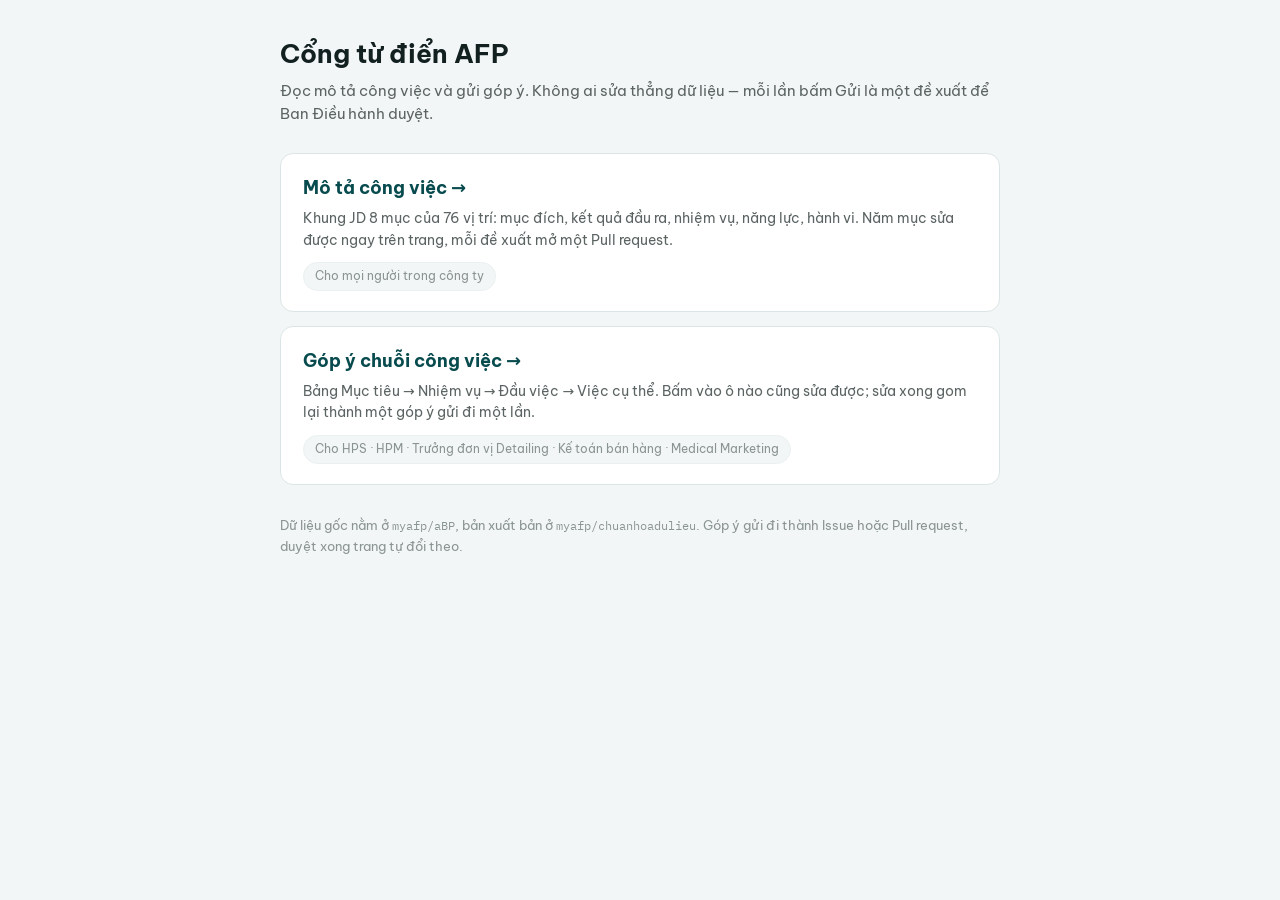
==== index.html @ 6c6887c8 "Đồng bộ từ aBP@e2e70d1" ====
<!DOCTYPE html>
<html lang="vi">
<head>
<meta charset="UTF-8">
<meta name="viewport" content="width=device-width, initial-scale=1">
<title>AFP · Cổng từ điển</title>
<link rel="preconnect" href="https://fonts.googleapis.com">
<link rel="preconnect" href="https://fonts.gstatic.com" crossorigin>
<link rel="stylesheet" href="https://fonts.googleapis.com/css2?family=Be+Vietnam+Pro:wght@400;500;600;700&family=IBM+Plex+Mono:wght@400;500&display=swap">
<link rel="stylesheet" href="chung.css">
<style>
/* Chỉ trang cổng dùng mấy luật này, không nhét vào chung.css cho hai trang kia
   phải tải theo. */
.cong{max-width:760px;margin:0 auto;padding:38px 20px 60px}
.cong h1{font-size:26px;line-height:1.25;margin-bottom:8px}
.cong .dan{color:var(--mut);font-size:15px;margin-bottom:28px}
.loi-vao{display:grid;gap:14px}
.the-vao{display:block;background:var(--trang);border:1px solid var(--line);border-radius:13px;
  padding:20px 22px;text-decoration:none;color:inherit}
.the-vao:hover{border-color:var(--acc);box-shadow:0 4px 16px rgba(19,32,32,.07)}
.the-vao h2{font-size:18px;margin-bottom:6px;color:var(--acc2)}
.the-vao p{font-size:14px;color:var(--mut);line-height:1.55}
.the-vao .ai{display:inline-block;margin-top:11px;font-size:12px;color:var(--nhat);
  background:var(--bg);border:1px solid var(--line-mo);border-radius:20px;padding:4px 11px}
.cong .chan-cong{margin-top:30px;font-size:13px;color:var(--nhat);line-height:1.6}
.cong .chan-cong code{font-family:var(--mono);font-size:12px}
@media (max-width:760px){
  .cong{padding:24px 14px 48px}
  .cong h1{font-size:22px}
  .the-vao{padding:17px 16px}
}
</style>
</head>
<body>

<div class="cong">
  <h1>Cổng từ điển AFP</h1>
  <p class="dan">Đọc mô tả công việc và gửi góp ý. Không ai sửa thẳng dữ liệu — mỗi lần
     bấm Gửi là một đề xuất để Ban Điều hành duyệt.</p>

  <div class="loi-vao">
    <a class="the-vao" href="mo-ta-cong-viec.html">
      <h2>Mô tả công việc →</h2>
      <p>Khung JD 8 mục của 76 vị trí: mục đích, kết quả đầu ra, nhiệm vụ, năng lực,
         hành vi. Năm mục sửa được ngay trên trang, mỗi đề xuất mở một Pull request.</p>
      <span class="ai">Cho mọi người trong công ty</span>
    </a>

    <a class="the-vao" href="chuoi-cong-viec.html">
      <h2>Góp ý chuỗi công việc →</h2>
      <p>Bảng Mục tiêu → Nhiệm vụ → Đầu việc → Việc cụ thể. Bấm vào ô nào cũng sửa
         được; sửa xong gom lại thành một góp ý gửi đi một lần.</p>
      <span class="ai">Cho HPS · HPM · Trưởng đơn vị Detailing · Kế toán bán hàng · Medical Marketing</span>
    </a>
  </div>

  <p class="chan-cong">
    Dữ liệu gốc nằm ở <code>myafp/aBP</code>, bản xuất bản ở <code>myafp/chuanhoadulieu</code>.
    Góp ý gửi đi thành Issue hoặc Pull request, duyệt xong trang tự đổi theo.
  </p>
</div>

</body>
</html>
---- chung.css ----
/* Giao diện dùng chung cho index.html (mô tả công việc) và chuoi.html (chuỗi
   công việc). Để nguyên một khối, không cắt đôi theo trang: cắt ra thì mỗi lần
   đổi một biến màu lại phải nhớ sửa hai chỗ, mà quên một chỗ là hai trang lệch
   nhau. Vài chục dòng thừa cho mỗi trang rẻ hơn cái lỗi đó nhiều. */

:root{
  --acc:#0d6568; --acc2:#084b4e; --acc-nhat:#e1f0ef;
  --line:#dce5e5; --line-mo:#eaf0f0;
  --ink:#132020; --mut:#5b6463; --nhat:#8a9493;
  --bg:#f3f6f6; --trang:#fff;
  --cho:#8a6d1f; --cho-nen:#faf0da;
  --du:#1f6b45; --du-nen:#e4f3ea;
  --na:#7a8382; --na-nen:#eef1f1;
  /* Đỏ = đã sửa, chưa gửi đi. Một bộ màu cho ô, cho thanh gom, cho ô email
     báo lỗi — ba chỗ cùng nói một chuyện thì phải cùng một màu. */
  --sua:#a3352f; --sua-nen:#fdeeed; --sua-vien:#e2bdb9;
  --ui:"Be Vietnam Pro","Segoe UI",system-ui,-apple-system,Roboto,Arial,sans-serif;
  --mono:"IBM Plex Mono",ui-monospace,Menlo,monospace;
}
*{box-sizing:border-box;margin:0;padding:0}
/* Phải đặt !important: .dai/.than/.chan đều có display riêng, đè mất `hidden`. */
[hidden]{display:none!important}
body{font:15px/1.55 var(--ui);background:var(--bg);color:var(--ink);-webkit-font-smoothing:antialiased}
:focus-visible{outline:2px solid var(--acc);outline-offset:2px;border-radius:4px}
@media (prefers-reduced-motion:reduce){*{transition:none!important}}
button{font:inherit;cursor:pointer;border-radius:8px;border:1px solid var(--line);background:var(--trang);color:var(--ink);padding:6px 12px;font-size:13px}
button:hover{background:var(--bg)}
button.pri{background:var(--acc);border-color:var(--acc);color:#fff;font-weight:600}
button.pri:hover{filter:brightness(1.08)}
button:disabled{opacity:.5;cursor:default}
a{color:var(--acc)}

/* ---------- bảng chuỗi công việc ---------- */
.dau-bang{display:flex;align-items:baseline;gap:14px;flex-wrap:wrap;margin-bottom:14px}
.dau-bang h3{font-size:17px}
.dau-bang .dem-bang{font-size:12.5px;color:var(--nhat);font-family:var(--mono)}

.hang-loc{display:flex;gap:12px;flex-wrap:wrap;margin-bottom:12px}
.o-loc{display:flex;flex-direction:column;gap:5px;min-width:0}
.o-loc>label{font-size:10.5px;letter-spacing:.08em;text-transform:uppercase;
             color:var(--nhat);font-weight:700}
.o-loc select{font:inherit;font-size:13.5px;font-weight:500;color:var(--ink);background:var(--trang);
    border:1px solid var(--line);border-radius:9px;padding:7px 30px 7px 11px;
    max-width:min(340px,42vw);appearance:none;cursor:pointer;
    background-image:url("data:image/svg+xml;utf8,<svg xmlns='http://www.w3.org/2000/svg' width='12' height='8'><path d='M1 1l5 5 5-5' fill='none' stroke='%235b6463' stroke-width='1.6'/></svg>");
    background-repeat:no-repeat;background-position:right 11px center;
    text-overflow:ellipsis}
.o-loc select:hover{border-color:var(--acc)}
.o-loc select.tat{color:var(--nhat);background-color:var(--bg)}

.khung-bang{background:var(--trang);border:1px solid var(--line);border-radius:11px;
            overflow-x:hidden;overflow-y:auto;max-height:calc(100vh - 280px)}

/* Bảng co theo bề ngang màn hình, không đặt min-width để phải cuộn ngang. Muốn
   vậy thì phải table-layout:fixed — để `auto`, trình duyệt tự nới cột theo nội
   dung dài nhất và bảng lại phình ra quá khung. Bề rộng cột khai bằng phần trăm
   ở <colgroup> bên dưới; chữ dài thì xuống dòng, quá ba dòng thì cắt như cũ. */
table.bang-chuoi{border-collapse:separate;border-spacing:0;width:100%;table-layout:fixed;
  font-size:13.5px}
table.bang-chuoi th,table.bang-chuoi td{overflow-wrap:anywhere}
table.bang-chuoi th{position:sticky;top:0;z-index:2;background:var(--bg);text-align:left;
  font-size:10.5px;letter-spacing:.08em;text-transform:uppercase;color:var(--nhat);font-weight:700;
  padding:10px 12px;border-bottom:1px solid var(--line);white-space:nowrap}
table.bang-chuoi td{padding:7px 12px;border-bottom:1px solid var(--line-mo);vertical-align:top}
table.bang-chuoi tr:last-child td{border-bottom:none}
table.bang-chuoi tbody tr:hover td{background:#fafcfc}
/* Bề rộng bảy cột, cộng lại đúng 100%. Sửa số nào thì phải bù vào số khác. */
table.bang-chuoi th:nth-child(1),table.bang-chuoi td:nth-child(1){width:12%}   /* Chức danh */
table.bang-chuoi th:nth-child(2),table.bang-chuoi td:nth-child(2){width:15%}   /* Mục tiêu */
table.bang-chuoi th:nth-child(3),table.bang-chuoi td:nth-child(3){width:19%}   /* Nhiệm vụ */
table.bang-chuoi th:nth-child(4),table.bang-chuoi td:nth-child(4){width:15%}   /* Đầu việc */
table.bang-chuoi th:nth-child(5),table.bang-chuoi td:nth-child(5){width:15%}   /* Việc cụ thể */
table.bang-chuoi th:nth-child(6),table.bang-chuoi td:nth-child(6){width:12%}   /* Đơn vị đo */
table.bang-chuoi th:nth-child(7),table.bang-chuoi td:nth-child(7){width:12%}   /* Quy trình */
table.bang-chuoi th{white-space:normal}
td.o-mt{font-weight:600}
td.o-dvi,td.o-qt{color:var(--mut);font-size:12.5px}
.trong-o{color:var(--nhat);font-size:12.5px}
.nut-gy{border-radius:7px;padding:3px 9px;font-size:12px;white-space:nowrap}

/* Ô text dài: luôn 3 dòng, không giãn theo nội dung. Bấm vào xem đủ.
   max-height phải cộng thêm padding: box-sizing là border-box nên 4.5em trơn ăn
   mất một phần dòng thứ ba, chữ bị xén ngang thân mà không có dấu "…". */
.o-dai{display:-webkit-box;-webkit-line-clamp:3;-webkit-box-orient:vertical;overflow:hidden;
       line-height:1.5;max-height:calc(4.5em + 6px);border-radius:6px;padding:3px 5px;margin:-3px -5px}
.o-dai.cat{cursor:pointer}
.o-dai.cat:hover{background:var(--acc-nhat)}

#tip{position:absolute;z-index:60;max-width:420px;background:var(--trang);
     border:1px solid var(--acc);border-radius:10px;padding:11px 13px;font-size:13.5px;
     line-height:1.55;box-shadow:0 10px 28px rgba(19,32,32,.16)}
#tip .tip-nhan,#hopO .tip-nhan{display:block;font-size:10.5px;letter-spacing:.08em;
               text-transform:uppercase;color:var(--nhat);font-weight:700;margin-bottom:5px}

/* Ô sửa được: trông vẫn là chữ thường, chỉ đổi nền khi rê chuột — viền hộp nhập
   ở mọi ô thì cả bảng thành một mớ khung, đọc không ra nội dung nữa. */
.o-sua{cursor:text}
.o-sua:hover{background:var(--acc-nhat)}
/* Đã lưu là đỏ ngay, không đợi bấm Gửi: nhìn lướt cả bảng là biết mình đã
   động vào những đâu, và biết còn thứ chưa gửi đi. */
.o-sua.da-sua{background:var(--sua-nen);box-shadow:inset 2px 0 0 var(--sua);color:var(--sua)}
.o-sua.da-sua:hover{background:#fbe3e1}

/* Cột chức danh gói ba thông tin vào một cột: mã ở trên, đơn vị · vị trí ở dưới.
   Tách thành ba cột thì bảng rộng quá, cuộn ngang mới đọc hết một dòng. */
td.o-cd{width:150px}
.cd-ten{font-family:var(--mono);font-size:12px;color:var(--acc2)}
.cd-phu{font-size:11.5px;color:var(--nhat);line-height:1.4;margin-top:2px}

/* Xoá cũng đỏ, phân biệt bằng gạch ngang và cái nhãn, không bằng màu khác. */
.o-sua.da-xoa{background:var(--sua-nen);box-shadow:inset 2px 0 0 var(--sua)}
.o-sua.da-xoa s{color:var(--nhat)}
.the-xoa{font-size:11px;color:var(--sua);font-weight:700;white-space:nowrap}

.hang-email{display:flex;flex-direction:column;gap:5px;margin-bottom:14px;max-width:420px}
.hang-email label{font-size:10.5px;letter-spacing:.08em;text-transform:uppercase;
  color:var(--nhat);font-weight:700}
.hang-email .bat-buoc{color:var(--sua);letter-spacing:0;text-transform:none;font-size:11px}
.hang-email input{font:inherit;font-size:13.5px;color:var(--ink);background:var(--trang);
  border:1px solid var(--line);border-radius:9px;padding:8px 11px}
.hang-email input:focus{outline:none;border-color:var(--acc)}
.hang-email input.loi{border-color:var(--sua-vien);background:var(--sua-nen)}
.email-nhac{font-size:11.5px;color:var(--nhat)}
.email-nhac.loi{color:var(--sua);font-weight:600}

button.nguy{border-color:var(--sua-vien);color:var(--sua)}
button.nguy:hover{background:var(--sua-nen)}

.thanh-sua{display:flex;align-items:center;gap:12px;flex-wrap:wrap;margin-bottom:12px;
  background:var(--sua-nen);border:1px solid var(--sua-vien);border-radius:10px;
  padding:9px 14px;font-size:13.5px}
.thanh-sua b{color:var(--sua)}
.thanh-sua span{color:var(--mut);font-size:12.5px}
.thanh-sua button{margin-left:0}
.thanh-sua #nGuiSua{margin-left:auto}
.thanh-sua .bao-ok{color:var(--du)}
.thanh-sua .bao-loi{color:var(--sua)}

#hopO{position:absolute;z-index:61;width:min(460px,92vw);background:var(--trang);
  border:1px solid var(--acc);border-radius:10px;padding:11px 13px;
  box-shadow:0 10px 28px rgba(19,32,32,.16)}
#hopO textarea{width:100%;font:inherit;font-size:13.5px;line-height:1.55;color:var(--ink);
  border:1px solid var(--line);border-radius:8px;padding:8px 10px;resize:vertical;min-height:84px}
#hopO textarea:focus{outline:none;border-color:var(--acc)}
.hopO-nut{display:flex;align-items:center;gap:8px;margin-top:9px}
.hopO-goi{margin-right:auto;font-size:11.5px;color:var(--nhat)}

/* ---------- thanh đầu ---------- */
.dau{background:var(--trang);border-bottom:1px solid var(--line);padding:14px 24px 0}
.dau-tren{display:flex;align-items:center;gap:14px;flex-wrap:wrap}
.ma-vt{font-family:var(--mono);font-size:13px;color:var(--acc2);background:var(--acc-nhat);
       border:1px solid #c9e0de;border-radius:7px;padding:4px 9px;white-space:nowrap}
.xo{font:inherit;font-size:15px;font-weight:600;color:var(--ink);background:var(--trang);
    border:1px solid var(--line);border-radius:9px;padding:8px 32px 8px 12px;max-width:min(560px,54vw);
    appearance:none;cursor:pointer;
    background-image:url("data:image/svg+xml;utf8,<svg xmlns='http://www.w3.org/2000/svg' width='12' height='8'><path d='M1 1l5 5 5-5' fill='none' stroke='%235b6463' stroke-width='1.6'/></svg>");
    background-repeat:no-repeat;background-position:right 12px center}
.xo:hover{border-color:var(--acc)}
.dau-nut{margin-left:auto;display:flex;align-items:center;gap:8px;flex-wrap:wrap}
.vien{display:inline-flex;align-items:center;gap:7px;font-size:12.5px;color:var(--du);
      background:var(--du-nen);border:1px solid #bfe1cf;border-radius:20px;padding:5px 12px;white-space:nowrap}
.vien::before{content:"";width:6px;height:6px;border-radius:50%;background:currentColor}

/* ---------- thanh tab ---------- */
.tabs{display:flex;gap:4px;margin-top:13px}
.tabs button{border:none;background:none;border-radius:0;border-bottom:2px solid transparent;
  padding:8px 2px;margin-right:18px;font-size:14px;font-weight:600;color:var(--mut)}
.tabs button:hover{background:none;color:var(--ink)}
.tabs button[aria-selected="true"]{color:var(--acc2);border-bottom-color:var(--acc)}

/* ---------- dải tiến độ ---------- */
.dai{display:flex;align-items:center;gap:14px;flex-wrap:wrap;padding:12px 0 13px;margin-top:12px;border-top:1px solid var(--line-mo)}
.thanh{width:118px;height:6px;border-radius:3px;background:var(--line-mo);overflow:hidden;flex:none}
.thanh i{display:block;height:100%;background:var(--acc);width:0;transition:width .3s}
.dai .chu{font-size:13.5px}
.dai .chu b{font-weight:700}
.cho-bs{margin-left:auto;display:flex;align-items:center;gap:8px;flex-wrap:wrap;font-size:12.5px;color:var(--mut)}
.the-cho{background:var(--cho-nen);border:1px solid #e6d59b;color:var(--cho);border-radius:20px;
         padding:4px 11px;font-size:12.5px;font-weight:600;cursor:pointer}

/* ---------- khung hai cột ---------- */
.than{display:grid;grid-template-columns:246px minmax(0,1fr);gap:0;align-items:start}
/* minmax(0,…) chứ không phải 1fr: 1fr tính theo bề rộng nội dung,
   nên dải cuộn ngang bên trong sẽ đẩy phình cả trang. */
@media (max-width:900px){.than{grid-template-columns:minmax(0,1fr)}}

.ray{padding:20px 18px 40px;border-right:1px solid var(--line);position:sticky;top:0}
@media (max-width:900px){.ray{position:static;border-right:none;border-bottom:1px solid var(--line)}}
.ray h2{font-size:11px;letter-spacing:.09em;text-transform:uppercase;color:var(--nhat);font-weight:700;margin-bottom:10px}
.muc-ds{list-style:none;display:flex;flex-direction:column;gap:1px;margin-bottom:24px}
.muc-ds button{display:grid;grid-template-columns:16px 1fr auto;gap:9px;align-items:center;width:100%;
  text-align:left;border:none;background:none;padding:7px 8px;border-radius:8px;font-size:13.5px}
.muc-ds button:hover{background:var(--trang)}
.muc-ds .so{color:var(--nhat);font-family:var(--mono);font-size:12px}
.nhan{font-size:11.5px;font-weight:600;border-radius:20px;padding:2px 8px;white-space:nowrap}
.nhan.ok{color:var(--du)}
.nhan.gap{background:var(--cho-nen);border:1px solid #e6d59b;color:var(--cho)}
.nhan.na{color:var(--na)}
.hop-ray{background:var(--trang);border:1px solid var(--line);border-radius:11px;padding:13px 14px;margin-bottom:14px}
.hop-ray h2{margin-bottom:9px}
.hang-ray{display:flex;justify-content:space-between;align-items:center;gap:10px;font-size:13px;padding:3px 0}
.hang-ray span:first-child{color:var(--mut)}
.td-ma{font-family:var(--mono);font-size:11.5px;color:var(--acc2);background:var(--acc-nhat);border-radius:5px;padding:2px 6px}

/* ---------- mục nội dung ---------- */
.noi{padding:22px 26px 90px;max-width:980px}
/* Trang chuỗi dùng chung lớp .noi với trang JD, nhưng hai thứ cần bề ngang khác
   nhau: JD là văn bản để đọc, dòng dài quá 980px là mỏi mắt; còn bảng chuỗi bảy
   cột thì càng rộng càng ít phải xuống dòng. Vẫn đặt trần, kẻo màn siêu rộng thì
   một dòng kéo ngang cả mét, đọc xong đầu dòng đã quên cuối dòng. */
#eChuoi{max-width:1600px}
.muc{margin-bottom:30px;scroll-margin-top:20px}
.muc-dau{display:flex;align-items:center;gap:11px;flex-wrap:wrap;margin-bottom:11px}
.stt{width:23px;height:23px;border-radius:6px;background:var(--acc2);color:#fff;font-size:12.5px;
     font-weight:700;display:grid;place-items:center;flex:none}
.muc-dau h3{font-size:14px;font-weight:700;letter-spacing:.05em;text-transform:uppercase}
.nguon{font-family:var(--mono);font-size:11.5px;color:var(--mut);background:var(--bg);
       border:1px solid var(--line-mo);border-radius:6px;padding:2px 8px}
.sua{margin-left:auto;font-size:12.5px;color:var(--acc);background:none;border:none;padding:4px 6px}
.sua:hover{background:var(--acc-nhat)}

.van{background:var(--trang);border:1px solid var(--line);border-radius:11px;padding:15px 17px;font-size:15px;line-height:1.65}
.cut{color:var(--cho);font-size:13px;margin-top:9px;display:block}

.ba-o{display:grid;grid-template-columns:repeat(auto-fit,minmax(215px,1fr));gap:12px}
.o-org{background:var(--trang);border:1px solid var(--line);border-radius:11px;padding:13px 15px}
.o-org h4{font-size:10.5px;letter-spacing:.09em;text-transform:uppercase;color:var(--nhat);font-weight:700;margin-bottom:8px}
.o-org p{font-size:14px;margin-bottom:5px}
.the-cap{font-size:11px;font-weight:600;border-radius:5px;padding:2px 7px;background:var(--acc-nhat);color:var(--acc2);margin-right:6px}

.bang{width:100%;background:var(--trang);border:1px solid var(--line);border-radius:11px;border-collapse:separate;border-spacing:0;overflow:hidden;font-size:14px}
.bang th{text-align:left;font-size:10.5px;letter-spacing:.08em;text-transform:uppercase;color:var(--nhat);
         font-weight:700;padding:10px 14px;border-bottom:1px solid var(--line)}
.bang td{padding:11px 14px;border-bottom:1px solid var(--line-mo);vertical-align:top}
.bang tr:last-child td{border-bottom:none}
.bang td.n{color:var(--nhat);font-family:var(--mono);font-size:12px;width:34px}
.bang td.ma{font-family:var(--mono);font-size:12px;color:var(--mut);white-space:nowrap}
.dan{font-size:14px;color:var(--mut);margin-bottom:11px}
.dan b{color:var(--ink)}

.chips{display:flex;flex-wrap:wrap;gap:7px}
.chip{background:var(--trang);border:1px solid var(--line);border-radius:8px;padding:6px 11px;font-size:13px}
.chip .id{font-family:var(--mono);font-size:11.5px;color:var(--acc2);margin-right:7px}
.chip.mo{border-style:dashed;color:var(--cho)}

.trong{background:var(--cho-nen);border:1px solid #e6d59b;border-radius:11px;padding:14px 16px;font-size:14px;color:#6b5518}
.trong b{color:var(--cho)}

.hv{background:var(--trang);border:1px solid var(--line);border-radius:11px;overflow:hidden}
.hv details{border-bottom:1px solid var(--line-mo)}
.hv details:last-child{border-bottom:none}
.hv summary{padding:10px 14px;cursor:pointer;font-size:14px;display:flex;gap:10px;align-items:center;list-style:none}
.hv summary::-webkit-details-marker{display:none}
.hv summary:hover{background:var(--bg)}
.hv .gt{font-size:11px;font-weight:700;color:var(--acc2);background:var(--acc-nhat);border-radius:5px;padding:2px 7px;white-space:nowrap}
.hv .muc3{padding:2px 14px 13px;display:grid;gap:7px;font-size:13.5px;color:var(--mut)}
.hv .muc3 b{color:var(--ink);font-weight:600}

/* ---------- thanh chân ---------- */
.chan{position:sticky;bottom:0;background:var(--trang);border-top:1px solid var(--line);
      padding:11px 24px;display:flex;align-items:center;gap:11px;flex-wrap:wrap}
.chan .ghi{font-size:12.5px;color:var(--nhat);font-style:italic}
.chan .nut{margin-left:auto;display:flex;gap:8px;flex-wrap:wrap}

/* ---------- hộp sửa, nổi cạnh nút ---------- */
#hop{position:absolute;z-index:90;width:min(540px,92vw);background:var(--trang);border:1px solid var(--line);
     border-radius:13px;box-shadow:0 16px 48px rgba(10,30,30,.24);padding:17px 19px}
#hop[hidden]{display:none}
#hop h3{font-size:15px;color:var(--acc2)}
#hop .meta{font-size:12.5px;color:var(--mut);margin-bottom:11px}
#hop label{display:block;font-size:12px;font-weight:700;color:var(--mut);margin:11px 0 5px;text-transform:uppercase;letter-spacing:.04em}
#hop textarea{width:100%;font:inherit;font-size:14px;border:1px solid var(--line);border-radius:9px;padding:9px 11px;resize:vertical}
#hop .cu{background:var(--bg);border:1px solid var(--line-mo);border-radius:9px;padding:9px 11px;font-size:13.5px;
         color:var(--mut);white-space:pre-wrap;max-height:140px;overflow:auto}
#hop .hang{display:flex;gap:8px;justify-content:flex-end;margin-top:14px}
.kq{margin-top:10px;font-size:13.5px;padding:9px 11px;border-radius:9px;display:none}
.kq.ok{display:block;background:var(--du-nen);border:1px solid #bfe1cf}
.kq.no{display:block;background:#fae7e4;border:1px solid #e8bcb5}

/* ---------- điện thoại ----------
   Phần lớn người xem bằng điện thoại. Ray 8 mục chuyển thành dải cuộn ngang
   ở đầu trang; bảng cuộn ngang trong khung riêng; thanh chân bám đáy.        */
@media (max-width:760px){
  body{font-size:14.5px}
  .dau{padding:10px 14px 0}
  .dau-tren{gap:9px}
  .xo{max-width:100%;font-size:15px;padding:10px 32px 10px 12px}
  .ma-vt{display:none}   /* trùng với ô xổ, ô xổ đã mở đầu bằng mã */
  .hang-xo{padding:10px 0 0}
  /* Trang chuỗi không có ô xổ trên thanh đầu, nên mã từ điển không trùng với
     thứ gì — cho nó hiện, kẻo thanh đầu thành một vạch trắng trống trơn. */
  body.trang-chuoi .ma-vt{display:inline-flex}

  /* Thanh đầu điện thoại: .ma-vt bị ẩn nên chỉ còn thẻ trạng thái và mấy nút.
     Cho thẻ chiếm trọn một dòng, nút chia nhau dòng dưới — nhét cả ba vào một
     dòng 375px thì nhãn nút bị xén mất chữ. */
  .dau-nut{margin-left:auto;gap:6px;flex:1;min-width:0;flex-wrap:wrap}
  .dau-nut .vien{flex:1 1 100%;order:-1}
  .dau-nut button{white-space:nowrap;font-size:13px;padding:8px 10px}
  .vien{font-size:11.5px;padding:4px 10px}
  .dau-nut button{flex:1;min-width:0}
  .tabs{margin-top:9px}
  .tabs button{margin-right:14px;font-size:14.5px;padding:9px 2px}

  .dai{gap:9px;padding:10px 0}
  .thanh{width:74px}
  .dai .chu{font-size:12.5px}
  .cho-bs{margin-left:0;width:100%}

  /* Ray 8 mục: cuộn ngang thay vì cột dọc chiếm nửa màn hình */
  .ray{padding:12px 14px;border-bottom:1px solid var(--line);min-width:0}
  .muc-ds{flex-direction:row;overflow-x:auto;min-width:0;gap:6px;padding-bottom:5px;margin-bottom:14px;
          scroll-snap-type:x proximity;-webkit-overflow-scrolling:touch}
  .muc-ds li{flex:none;scroll-snap-align:start}
  .muc-ds button{width:auto;grid-template-columns:auto auto auto;gap:7px;white-space:nowrap;
                 border:1px solid var(--line);background:var(--trang);padding:7px 11px;font-size:13px}
  .hop-ray{padding:11px 12px}

  .noi{padding:16px 14px 80px;min-width:0}
  .muc{margin-bottom:24px}
  .muc-dau{gap:8px}
  .muc-dau h3{font-size:13px}
  .sua{margin-left:0;order:9;border:1px solid var(--line);border-radius:7px;padding:5px 10px}
  .van{padding:13px 14px;font-size:14.5px}

  /* Bảng rộng: cuộn ngang trong khung của nó, không đẩy cả trang */
  .bang{display:block;overflow-x:auto;white-space:nowrap}
  .bang td,.bang th{white-space:normal;min-width:110px}
  .bang td.n{min-width:0}

  .ba-o{grid-template-columns:1fr}
  .dem{margin-left:0;flex:1 1 100%}

  .chan{padding:9px 14px}
  .chan .ghi{display:none}
  .chan .nut{margin-left:0;width:100%}
  .chan .nut button{flex:1}

  #hop{width:calc(100vw - 20px);left:10px!important}
  .hv summary{flex-wrap:wrap}

  /* ---------- trang chuỗi công việc trên điện thoại ----------
     Bảng bảy cột rộng 960px trong khung 345px là phải kéo ngang 615px mới đọc
     hết một dòng — không dùng được bằng một ngón tay. Nên rã bảng thành thẻ
     dọc: mỗi nhiệm vụ một thẻ, mỗi ô một dòng nhãn–giá trị. Rã bằng CSS chứ
     không vẽ lại bằng JS, để chỉ có MỘT cây DOM, xoay ngang máy là tự thành
     bảng trở lại, không phải nạp lại trang.                                 */

  .dau-bang{margin-bottom:11px}
  .dau-bang h3{font-size:16px}

  /* Nhãn lọc dài ("Tất cả — 9 mục tiêu") bị cắt mất khi xếp hai ô một hàng */
  .hang-loc{gap:11px;margin-bottom:12px}
  .o-loc{flex:1 1 100%}
  .o-loc select{max-width:100%;width:100%;font-size:15px;padding:10px 32px 10px 12px}

  .hang-email{max-width:100%;margin-bottom:13px}
  .hang-email input{font-size:16px;padding:10px 12px}   /* dưới 16px là iOS tự phóng to trang */

  .thanh-sua{position:sticky;top:0;z-index:5;gap:8px;padding:10px 13px}
  .thanh-sua span{flex:1 1 100%;order:3}
  .thanh-sua button{flex:1;min-width:0}
  .thanh-sua #nGuiSua{margin-left:0}

  .khung-bang{max-height:none;overflow:visible;background:none;border:none;border-radius:0}
  table.bang-chuoi{display:block;min-width:0;width:100%;font-size:14px}
  table.bang-chuoi thead{display:none}          /* nhãn cột chuyển vào từng dòng */
  table.bang-chuoi tbody{display:block}

  table.bang-chuoi tr{display:block;background:var(--trang);border:1px solid var(--line);
    border-radius:11px;padding:4px 13px 9px;margin-bottom:10px}
  table.bang-chuoi tr:hover td,table.bang-chuoi tbody tr:hover td{background:none}

  table.bang-chuoi td{display:grid;grid-template-columns:88px minmax(0,1fr);gap:10px;
    align-items:start;width:auto;padding:7px 0;border-bottom:1px solid var(--line-mo)}
  table.bang-chuoi tr td:last-child{border-bottom:none}
  table.bang-chuoi td::before{content:attr(data-nhan);font-size:10px;letter-spacing:.07em;
    text-transform:uppercase;color:var(--nhat);font-weight:700;line-height:1.5;padding-top:3px}

  /* Chức danh là đầu thẻ: cho chiếm cả bề ngang, bỏ nhãn đi cho đỡ thừa */
  table.bang-chuoi td.o-cd{grid-template-columns:1fr;gap:0;padding:9px 0 8px}
  table.bang-chuoi td.o-cd::before{display:none}
  .cd-ten{font-size:13px}

  table.bang-chuoi td.o-dvi,table.bang-chuoi td.o-qt{font-size:13px}

  /* Bề rộng phần trăm chỉ có nghĩa với bảng; rã thành thẻ thì bỏ hết đi */
  table.bang-chuoi td[class]{width:auto}
  table.bang-chuoi th:nth-child(n),table.bang-chuoi td:nth-child(n){width:auto}

  /* Ô chạm được phải đủ cao cho ngón tay, kể cả ô đang trống. Padding to hơn
     bản máy tính nên trần chiều cao phải nới theo, kẻo xén mất dòng thứ ba. */
  .o-dai{min-height:22px;max-height:calc(4.5em + 10px)}
  .o-sua{padding:5px 7px;margin:-5px -7px}

  #tip{max-width:calc(100vw - 20px)}
  #hopO{width:calc(100vw - 20px)}
  #hopO textarea{font-size:16px}
  .hopO-goi{flex:1 1 100%;order:9;margin-right:0}
}

@media print{
  .dau-nut,.chan,.ray,.sua,#hop,.cho-bs,.tabs{display:none!important}
  body{background:#fff}
  .than{grid-template-columns:1fr}
  .noi{padding:0;max-width:none}
  .muc{break-inside:avoid}
}
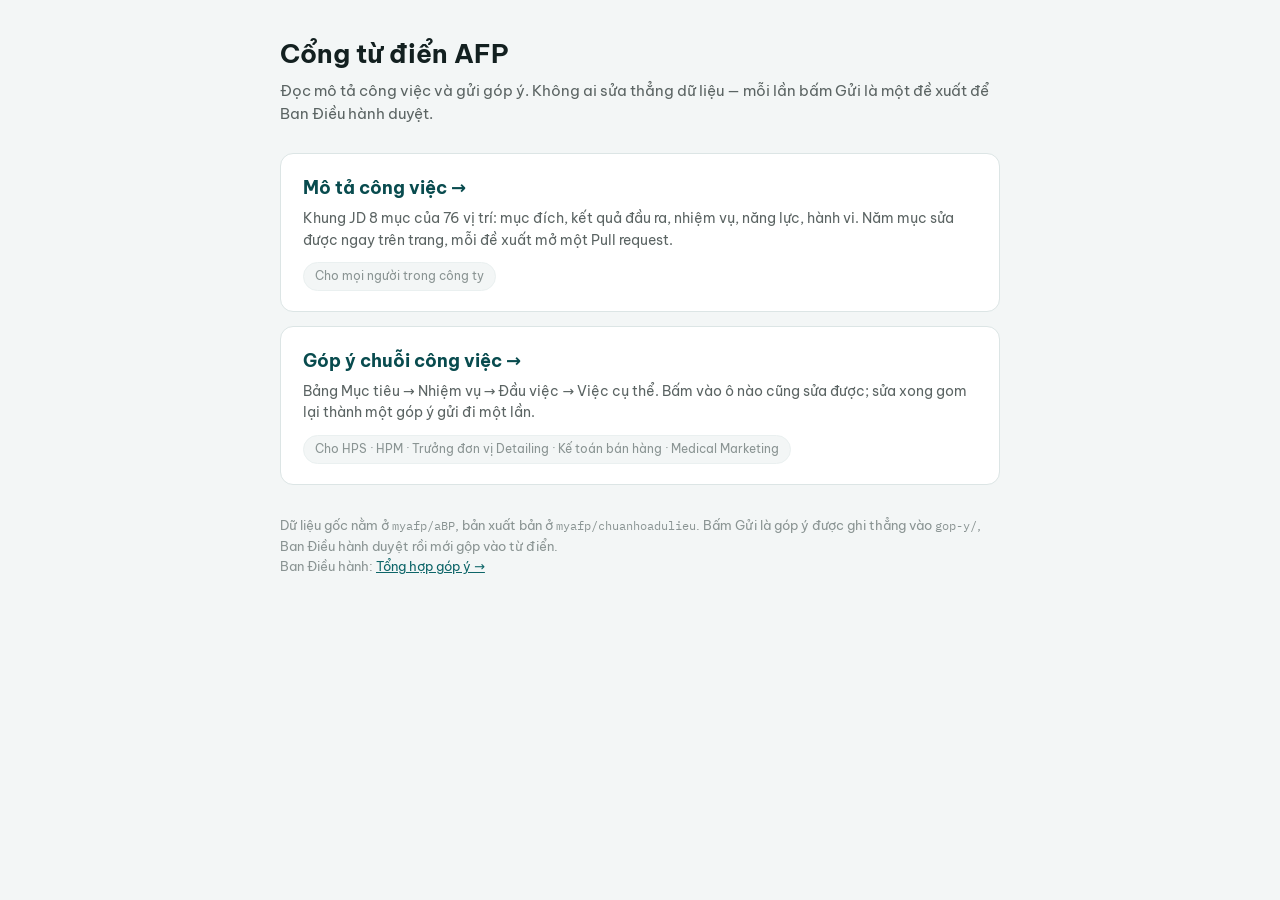
==== commit 6bc77b34: "Đồng bộ từ aBP@31a82eb" ====
--- a/index.html
+++ b/index.html
@@ -56,9 +56,13 @@
 
   <p class="chan-cong">
     Dữ liệu gốc nằm ở <code>myafp/aBP</code>, bản xuất bản ở <code>myafp/chuanhoadulieu</code>.
-    Góp ý gửi đi thành Issue hoặc Pull request, duyệt xong trang tự đổi theo.
+    Bấm Gửi là góp ý được ghi thẳng vào <code>gop-y/</code>, Ban Điều hành duyệt rồi mới gộp vào từ điển.
+    <br>Ban Điều hành: <a href="tong-hop.html">Tổng hợp góp ý →</a>
   </p>
 </div>
 
+<script src="chung.js"></script>
+<script>kiemPhienBan();</script>
+
 </body>
 </html>
--- a/chung.css
+++ b/chung.css
@@ -47,6 +47,18 @@
     text-overflow:ellipsis}
 .o-loc select:hover{border-color:var(--acc)}
 .o-loc select.tat{color:var(--nhat);background-color:var(--bg)}
+.o-loc>label b{font-family:var(--mono);font-weight:500;letter-spacing:0}
+
+/* Trang mô tả công việc: hàng lọc nằm trong thanh đầu, và ô Chức danh là ô CHÍNH
+   — mỗi dòng là "mã · tên chức danh" dài cả câu, để chung 340px như ba ô lọc kia
+   thì tên bị cắt mất. .dai ngay dưới đã có margin-top riêng nên hàng lọc không
+   cần margin-bottom, kẻo hở thêm một khoảng trống giữa thanh đầu và vạch tiến độ. */
+.hang-xo.hang-loc{margin-bottom:0;padding:12px 0 0;align-items:flex-end}
+/* Ô Chức danh nong ra hết chỗ còn lại của hàng, không đặt bề rộng cứng: đặt cứng
+   thì màn hẹp là ô Vai trò bị đẩy xuống dòng dưới, màn rộng lại thừa chỗ mà tên
+   chức danh vẫn bị cắt. */
+.o-loc.o-chinh{flex:1 1 240px}
+.o-loc.o-chinh select{max-width:100%;width:100%;font-size:14.5px;font-weight:600}
 
 .khung-bang{background:var(--trang);border:1px solid var(--line);border-radius:11px;
             overflow-x:hidden;overflow-y:auto;max-height:calc(100vh - 280px)}
@@ -112,6 +124,18 @@
 .o-sua.da-xoa s{color:var(--nhat)}
 .the-xoa{font-size:11px;color:var(--sua);font-weight:700;white-space:nowrap}
 
+/* Bảng trắng đề nghị thêm — luôn nằm cuối trang, không lọc theo gì */
+.dau-them{margin-top:34px;padding-top:22px;border-top:2px solid var(--line)}
+.dau-them h3{font-size:16px;max-width:62ch;line-height:1.35}
+.dan-them{font-size:13px;color:var(--nhat);margin:-6px 0 12px;max-width:70ch;line-height:1.55}
+/* Nền hơi khác bảng trên để không nhìn nhầm là dữ liệu đã có */
+.khung-them{background:repeating-linear-gradient(-45deg,var(--trang),var(--trang) 9px,#fbfcfc 9px,#fbfcfc 18px);
+  border-style:dashed}
+.khung-them table.bang-chuoi th{background:var(--bg)}
+.o-them{color:var(--nhat)}
+.o-them.da-sua{color:var(--sua)}
+.hang-them{margin-top:10px}
+
 .hang-email{display:flex;flex-direction:column;gap:5px;margin-bottom:14px;max-width:420px}
 .hang-email label{font-size:10.5px;letter-spacing:.08em;text-transform:uppercase;
   color:var(--nhat);font-weight:700}
@@ -134,6 +158,9 @@
 .thanh-sua button{margin-left:0}
 .thanh-sua #nGuiSua{margin-left:auto}
 .thanh-sua .bao-ok{color:var(--du)}
+/* Ghi thẳng vào GitHub xong: đổi sang xanh, vì đỏ nghĩa là 'chưa gửi'. */
+.thanh-sua.thanh-xong{background:var(--du-nen);border-color:#bfe1cf}
+.thanh-sua.thanh-xong #nBoSua{margin-left:auto}
 .thanh-sua .bao-loi{color:var(--sua)}
 
 #hopO{position:absolute;z-index:61;width:min(460px,92vw);background:var(--trang);
@@ -145,17 +172,20 @@
 .hopO-nut{display:flex;align-items:center;gap:8px;margin-top:9px}
 .hopO-goi{margin-right:auto;font-size:11.5px;color:var(--nhat)}
 
+/* Dải nhắc trang đã cũ. Đặt trên cùng, màu đỏ, không cho bỏ qua — đây là thứ
+   duy nhất ngăn người ta gõ cả buổi rồi bấm Gửi vào hư không. */
+.dai-cu{background:var(--sua-nen);border-bottom:1px solid var(--sua-vien);color:var(--sua);
+  padding:11px 20px;font-size:13.5px;display:flex;align-items:center;gap:12px;flex-wrap:wrap}
+.dai-cu b{color:var(--sua)}
+.dai-cu button{margin-left:auto;border-color:var(--sua-vien);color:var(--sua);font-weight:600}
+.dai-cu button:hover{background:#fbe3e1}
+@media (max-width:760px){ .dai-cu{padding:10px 14px} .dai-cu button{margin-left:0;width:100%} }
+
 /* ---------- thanh đầu ---------- */
 .dau{background:var(--trang);border-bottom:1px solid var(--line);padding:14px 24px 0}
 .dau-tren{display:flex;align-items:center;gap:14px;flex-wrap:wrap}
 .ma-vt{font-family:var(--mono);font-size:13px;color:var(--acc2);background:var(--acc-nhat);
        border:1px solid #c9e0de;border-radius:7px;padding:4px 9px;white-space:nowrap}
-.xo{font:inherit;font-size:15px;font-weight:600;color:var(--ink);background:var(--trang);
-    border:1px solid var(--line);border-radius:9px;padding:8px 32px 8px 12px;max-width:min(560px,54vw);
-    appearance:none;cursor:pointer;
-    background-image:url("data:image/svg+xml;utf8,<svg xmlns='http://www.w3.org/2000/svg' width='12' height='8'><path d='M1 1l5 5 5-5' fill='none' stroke='%235b6463' stroke-width='1.6'/></svg>");
-    background-repeat:no-repeat;background-position:right 12px center}
-.xo:hover{border-color:var(--acc)}
 .dau-nut{margin-left:auto;display:flex;align-items:center;gap:8px;flex-wrap:wrap}
 .vien{display:inline-flex;align-items:center;gap:7px;font-size:12.5px;color:var(--du);
       background:var(--du-nen);border:1px solid #bfe1cf;border-radius:20px;padding:5px 12px;white-space:nowrap}
@@ -284,9 +314,9 @@
   body{font-size:14.5px}
   .dau{padding:10px 14px 0}
   .dau-tren{gap:9px}
-  .xo{max-width:100%;font-size:15px;padding:10px 32px 10px 12px}
   .ma-vt{display:none}   /* trùng với ô xổ, ô xổ đã mở đầu bằng mã */
-  .hang-xo{padding:10px 0 0}
+  .hang-xo.hang-loc{padding:10px 0 0}
+  .o-loc.o-chinh select{max-width:100%;font-size:15px}
   /* Trang chuỗi không có ô xổ trên thanh đầu, nên mã từ điển không trùng với
      thứ gì — cho nó hiện, kẻo thanh đầu thành một vạch trắng trống trơn. */
   body.trang-chuoi .ma-vt{display:inline-flex}
@@ -359,7 +389,10 @@
 
   .thanh-sua{position:sticky;top:0;z-index:5;gap:8px;padding:10px 13px}
   .thanh-sua span{flex:1 1 100%;order:3}
-  .thanh-sua button{flex:1;min-width:0}
+  .thanh-sua button{flex:1;min-width:0;white-space:nowrap;padding:8px 6px}
+
+  .dau-them{margin-top:26px;padding-top:18px}
+  .dau-them h3{font-size:15.5px}
   .thanh-sua #nGuiSua{margin-left:0}
 
   .khung-bang{max-height:none;overflow:visible;background:none;border:none;border-radius:0}
@@ -401,6 +434,10 @@
 
 @media print{
   .dau-nut,.chan,.ray,.sua,#hop,.cho-bs,.tabs{display:none!important}
+  /* Bản in giữ ô Chức danh làm dòng tên — người đọc bản giấy phải biết đây là JD
+     của ai. Ba ô lọc là công cụ bấm trên màn hình, in ra chỉ tốn giấy. */
+  .hang-xo .o-loc:not(.o-chinh){display:none!important}
+  .hang-xo .o-loc.o-chinh>label{display:none}
   body{background:#fff}
   .than{grid-template-columns:1fr}
   .noi{padding:0;max-width:none}
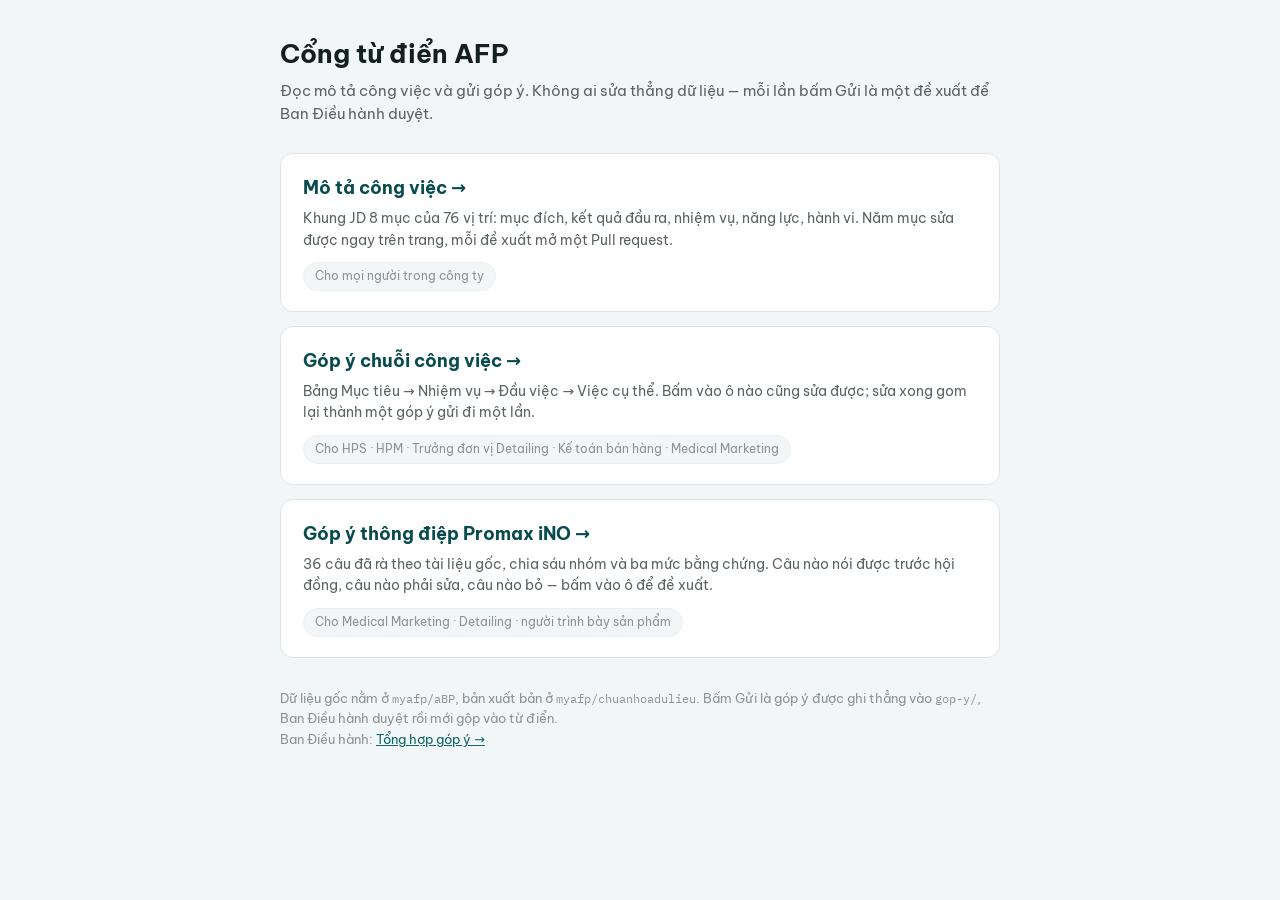
==== commit 87ed46cc: "Đồng bộ từ aBP@a5fc264" ====
--- a/index.html
+++ b/index.html
@@ -52,6 +52,13 @@
          được; sửa xong gom lại thành một góp ý gửi đi một lần.</p>
       <span class="ai">Cho HPS · HPM · Trưởng đơn vị Detailing · Kế toán bán hàng · Medical Marketing</span>
     </a>
+
+    <a class="the-vao" href="thong-diep-promax.html">
+      <h2>Góp ý thông điệp Promax iNO →</h2>
+      <p>36 câu đã rà theo tài liệu gốc, chia sáu nhóm và ba mức bằng chứng. Câu nào
+         nói được trước hội đồng, câu nào phải sửa, câu nào bỏ — bấm vào ô để đề xuất.</p>
+      <span class="ai">Cho Medical Marketing · Detailing · người trình bày sản phẩm</span>
+    </a>
   </div>
 
   <p class="chan-cong">
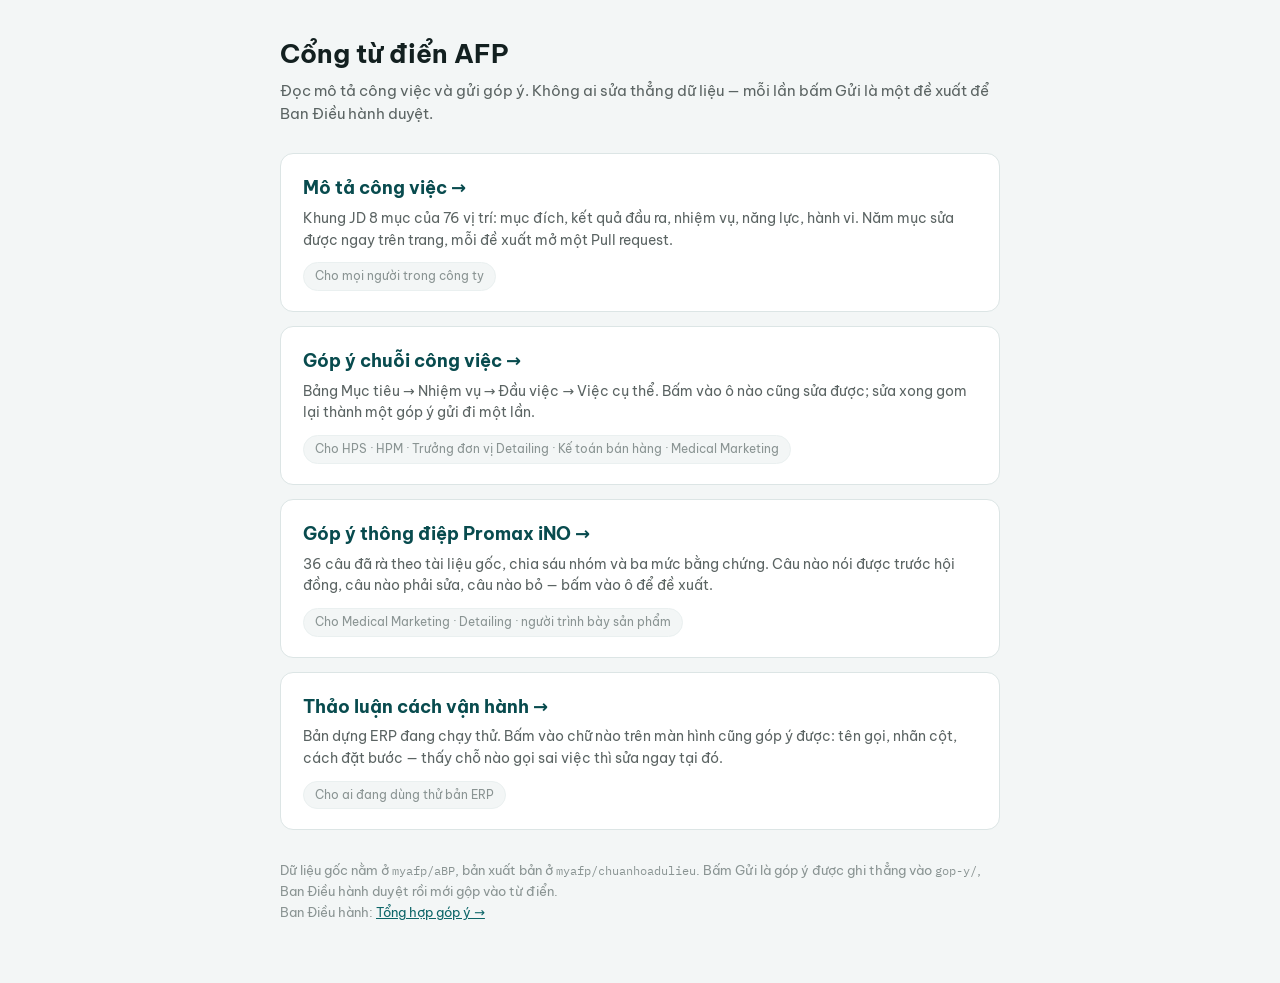
==== commit d5f9d664: "Đồng bộ từ aBP@ba47309" ====
--- a/index.html
+++ b/index.html
@@ -59,6 +59,13 @@
          nói được trước hội đồng, câu nào phải sửa, câu nào bỏ — bấm vào ô để đề xuất.</p>
       <span class="ai">Cho Medical Marketing · Detailing · người trình bày sản phẩm</span>
     </a>
+
+    <a class="the-vao" href="thao-luan-trien-khai.html">
+      <h2>Thảo luận cách vận hành →</h2>
+      <p>Bản dựng ERP đang chạy thử. Bấm vào chữ nào trên màn hình cũng góp ý được:
+         tên gọi, nhãn cột, cách đặt bước — thấy chỗ nào gọi sai việc thì sửa ngay tại đó.</p>
+      <span class="ai">Cho ai đang dùng thử bản ERP</span>
+    </a>
   </div>
 
   <p class="chan-cong">
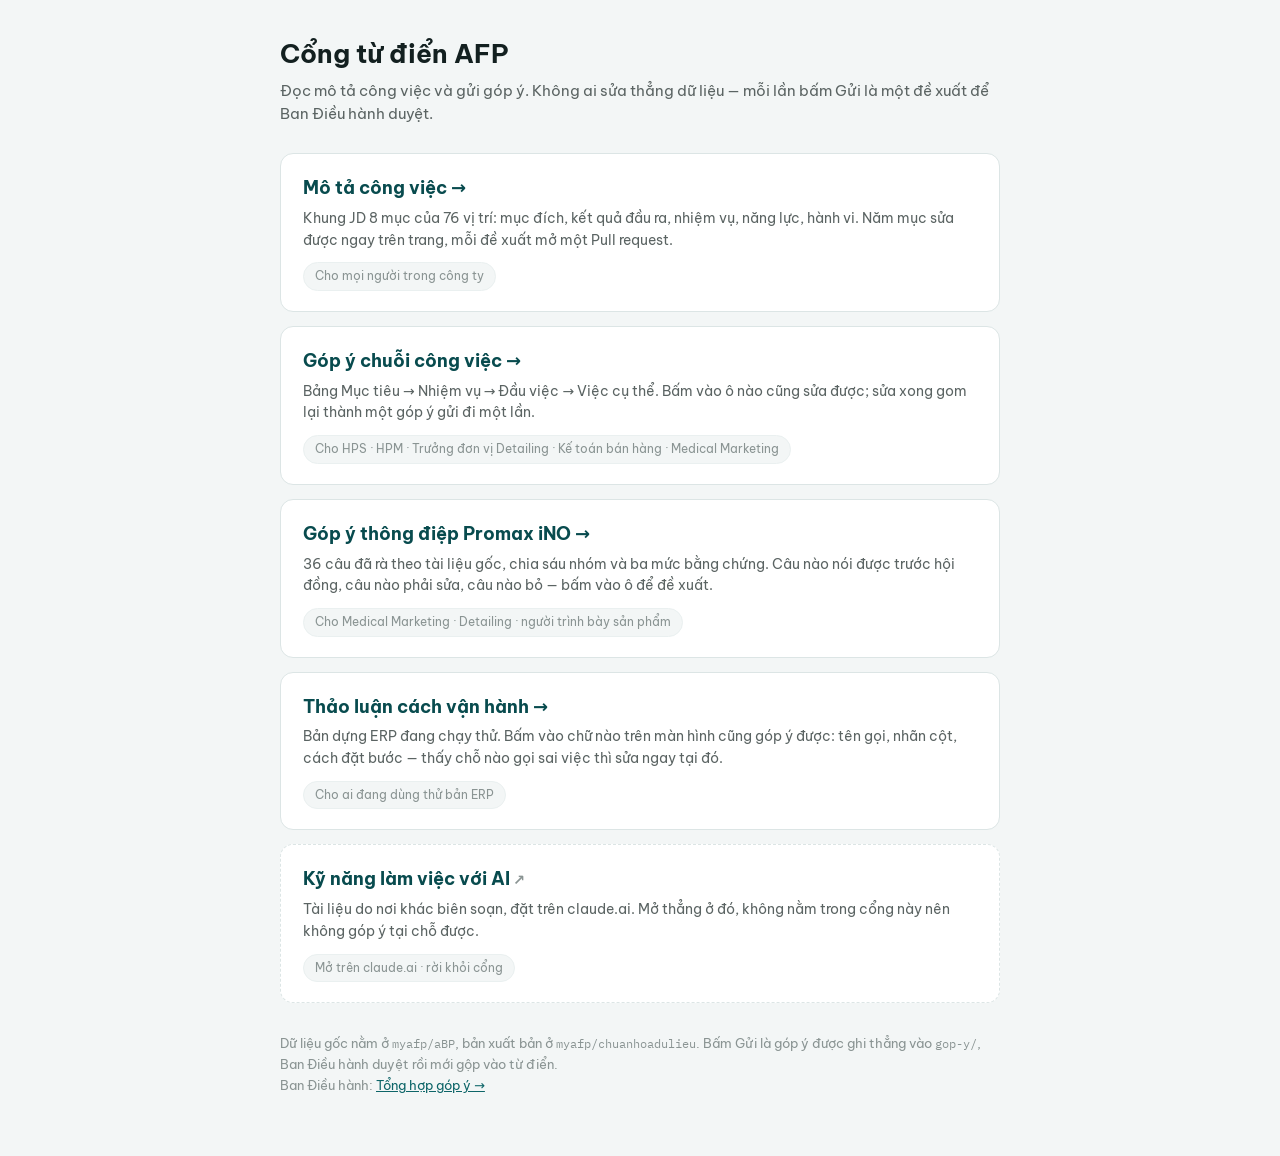
==== commit 9303b659: "Đồng bộ từ aBP@ad5d233" ====
--- a/index.html
+++ b/index.html
@@ -20,6 +20,8 @@
 .the-vao:hover{border-color:var(--acc);box-shadow:0 4px 16px rgba(19,32,32,.07)}
 .the-vao h2{font-size:18px;margin-bottom:6px;color:var(--acc2)}
 .the-vao p{font-size:14px;color:var(--mut);line-height:1.55}
+.the-vao.ngoai{border-style:dashed}
+.the-vao.ngoai h2::after{content:" ↗";font-size:.8em;color:var(--nhat)}
 .the-vao .ai{display:inline-block;margin-top:11px;font-size:12px;color:var(--nhat);
   background:var(--bg);border:1px solid var(--line-mo);border-radius:20px;padding:4px 11px}
 .cong .chan-cong{margin-top:30px;font-size:13px;color:var(--nhat);line-height:1.6}
@@ -66,6 +68,13 @@
          tên gọi, nhãn cột, cách đặt bước — thấy chỗ nào gọi sai việc thì sửa ngay tại đó.</p>
       <span class="ai">Cho ai đang dùng thử bản ERP</span>
     </a>
+
+    <a class="the-vao ngoai" href="https://claude.ai/code/artifact/e554831a-7848-4416-a15b-d1149232a0a9">
+      <h2>Kỹ năng làm việc với AI</h2>
+      <p>Tài liệu do nơi khác biên soạn, đặt trên claude.ai. Mở thẳng ở đó, không
+         nằm trong cổng này nên không góp ý tại chỗ được.</p>
+      <span class="ai">Mở trên claude.ai · rời khỏi cổng</span>
+    </a>
   </div>
 
   <p class="chan-cong">
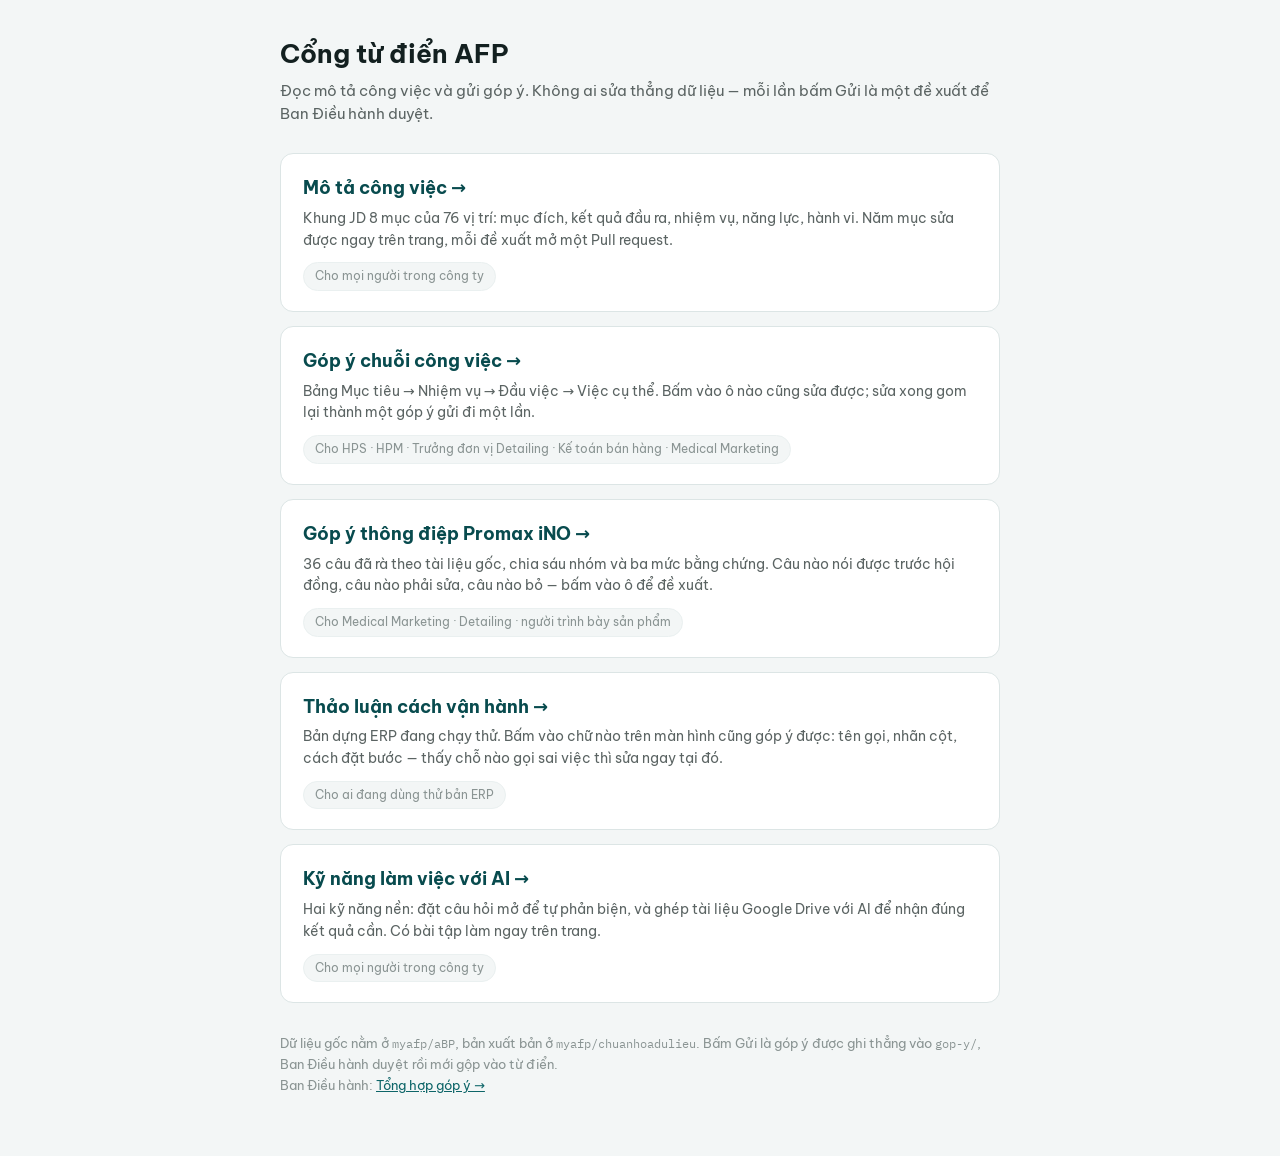
==== commit 640f09a9: "Đồng bộ từ aBP@b80b662" ====
--- a/index.html
+++ b/index.html
@@ -20,8 +20,6 @@
 .the-vao:hover{border-color:var(--acc);box-shadow:0 4px 16px rgba(19,32,32,.07)}
 .the-vao h2{font-size:18px;margin-bottom:6px;color:var(--acc2)}
 .the-vao p{font-size:14px;color:var(--mut);line-height:1.55}
-.the-vao.ngoai{border-style:dashed}
-.the-vao.ngoai h2::after{content:" ↗";font-size:.8em;color:var(--nhat)}
 .the-vao .ai{display:inline-block;margin-top:11px;font-size:12px;color:var(--nhat);
   background:var(--bg);border:1px solid var(--line-mo);border-radius:20px;padding:4px 11px}
 .cong .chan-cong{margin-top:30px;font-size:13px;color:var(--nhat);line-height:1.6}
@@ -69,11 +67,11 @@
       <span class="ai">Cho ai đang dùng thử bản ERP</span>
     </a>
 
-    <a class="the-vao ngoai" href="https://claude.ai/code/artifact/e554831a-7848-4416-a15b-d1149232a0a9">
-      <h2>Kỹ năng làm việc với AI</h2>
-      <p>Tài liệu do nơi khác biên soạn, đặt trên claude.ai. Mở thẳng ở đó, không
-         nằm trong cổng này nên không góp ý tại chỗ được.</p>
-      <span class="ai">Mở trên claude.ai · rời khỏi cổng</span>
+    <a class="the-vao" href="ky-nang-lam-viec-voi-ai.html">
+      <h2>Kỹ năng làm việc với AI →</h2>
+      <p>Hai kỹ năng nền: đặt câu hỏi mở để tự phản biện, và ghép tài liệu Google Drive
+         với AI để nhận đúng kết quả cần. Có bài tập làm ngay trên trang.</p>
+      <span class="ai">Cho mọi người trong công ty</span>
     </a>
   </div>
 
